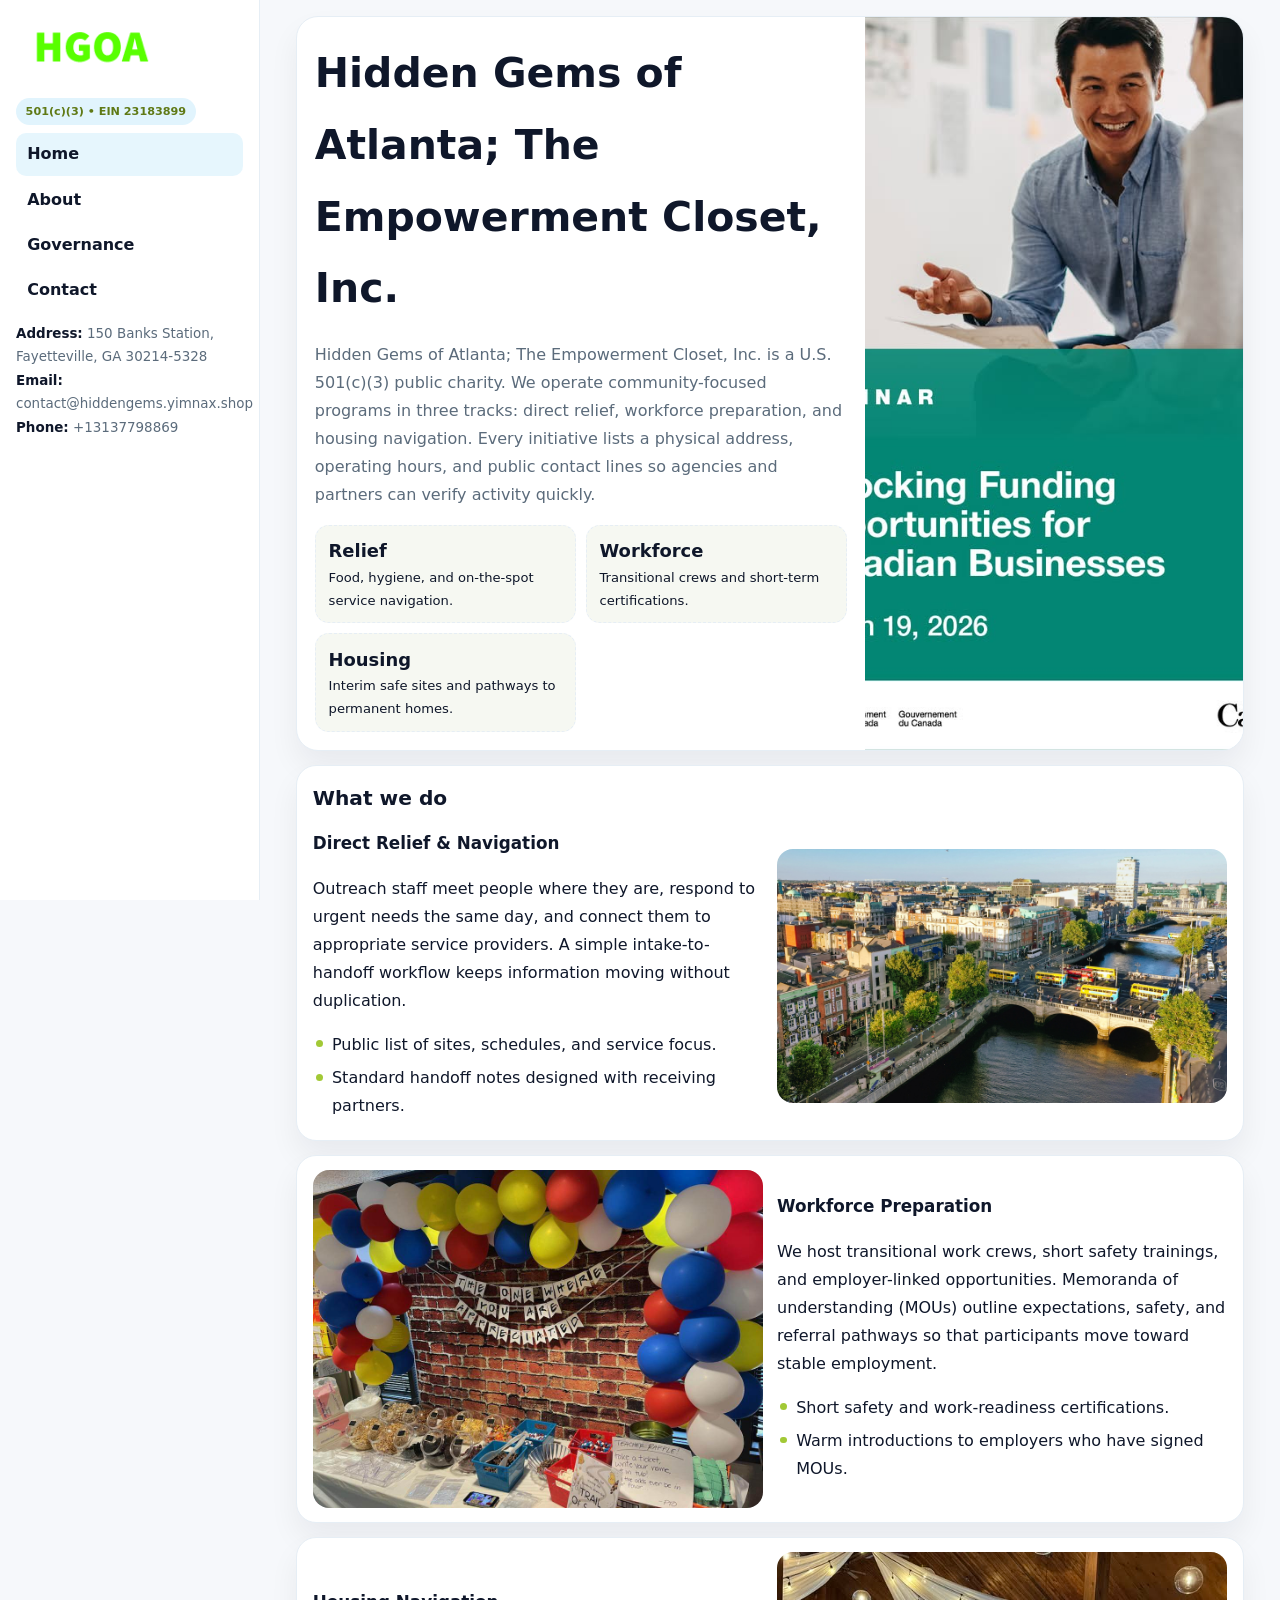
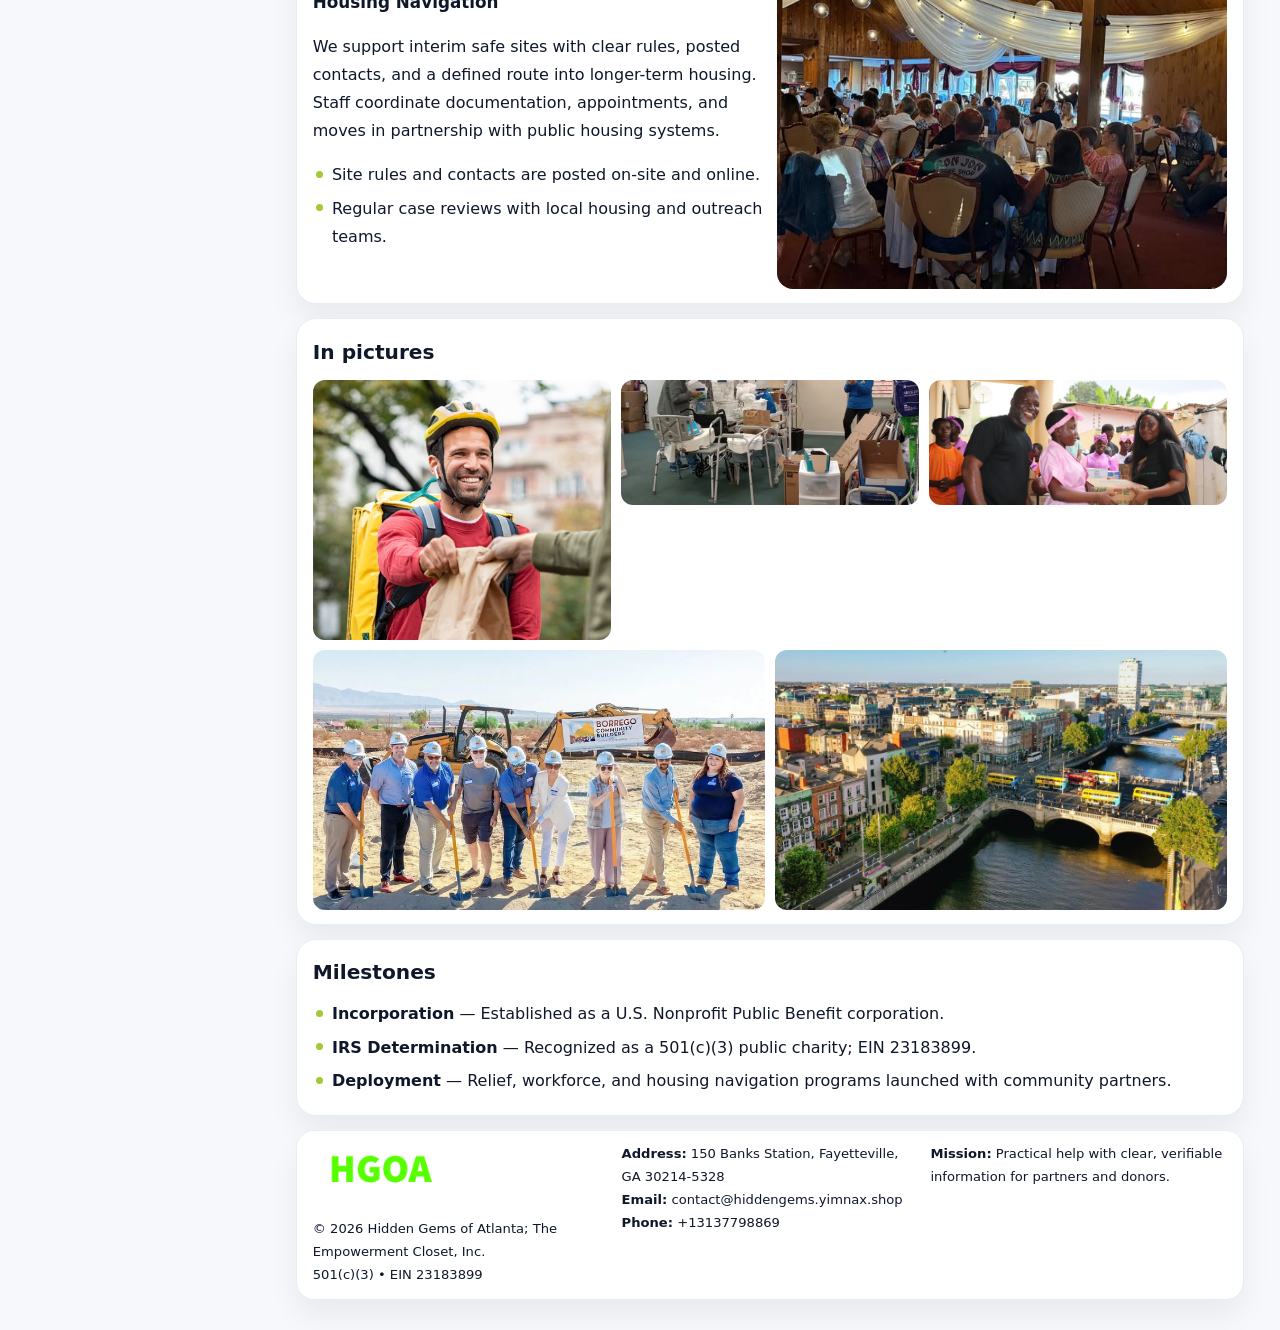
==== index.html @ c8c694ea "Initial commit" ====
<!doctype html><html lang="en"><head>
<meta charset="utf-8">
<meta name="viewport" content="width=device-width,initial-scale=1">
<title>Hidden Gems of Atlanta; The Empowerment Closet, Inc. – Nonprofit • 2025</title>
<link rel="stylesheet" href="assets/styles.css">
<link rel="icon" href="images/logo.png">
<meta name="data-ein" content="23183899">
<meta name="data-name" content="Hidden Gems of Atlanta; The Empowerment Closet, Inc.">
  <meta name="description" content="Dedicated to community services, education, and direct relief, Hidden Gems of Atlanta; The Empowerment Closet, Inc.">
</head>
<body>
<div style="position:absolute;left:-9999px;top:-9999px;opacity:0" data-uniq="{{UNIQUE_BLOB}}">
  <span>Dedicated to community services, education, and direct relief, Hidden Gems of Atlanta; The Empowerment Closet, Inc.</span><svg width="12" height="12" viewBox="0 0 12 12" xmlns="http://www.w3.org/2000/svg"><circle cx="6" cy="6" r="5" fill="#047857"/></svg><img src="images/about.jpg" width="1" height="1" alt="" loading="lazy"/>
</div>

<div class="layout">
  <aside class="aside">
    <div class="logo">
      <a href="index.html"><img src="images/logo.png" alt="Logo"></a>
    </div>
    <div class="tag">501(c)(3) • EIN 23183899</div>
    <nav class="c3818d3641c" style="margin-top:8px">
      <a class="active" href="index.html">Home</a>
      <a href="about.html">About</a>
      <a href="governance.html">Governance</a>
      <a href="contact.html">Contact</a>
    </nav>
    <div class="meta">
      <div><strong>Address:</strong> 150 Banks Station, Fayetteville, GA 30214-5328</div>
      <div><strong>Email:</strong> contact@hiddengems.yimnax.shop</div>
      <div><strong>Phone:</strong> +13137798869</div>
    </div>
  </aside>

  <main>
    <div class="container">

      <!-- HERO -->
      <section class="cced1775a59">
        <div class="hero-grid">
          <div class="c4d247dfdf6">
            <h1>Hidden Gems of Atlanta; The Empowerment Closet, Inc.</h1>
            <p>Hidden Gems of Atlanta; The Empowerment Closet, Inc. is a U.S. 501(c)(3) public charity. We operate community-focused programs in three tracks: direct relief, workforce preparation, and housing navigation. Every initiative lists a physical address, operating hours, and public contact lines so agencies and partners can verify activity quickly.</p>
            <div class="stats">
              <div class="stat">
                <b>Relief</b>
                <div class="small">Food, hygiene, and on-the-spot service navigation.</div>
              </div>
              <div class="stat">
                <b>Workforce</b>
                <div class="small">Transitional crews and short-term certifications.</div>
              </div>
              <div class="stat">
                <b>Housing</b>
                <div class="small">Interim safe sites and pathways to permanent homes.</div>
              </div>
            </div>
          </div>
          <img src="images/hero.jpg" alt="Program overview">
        </div>
      </section>

      <!-- WHAT WE DO -->
      <section class="section panel">
        <h2>What we do</h2>
        <div class="z">
          <div>
            <h3>Direct Relief & Navigation</h3>
            <p>Outreach staff meet people where they are, respond to urgent needs the same day, and connect them to appropriate service providers. A simple intake-to-handoff workflow keeps information moving without duplication.</p>
            <ul class="timeline">
              <li>Public list of sites, schedules, and service focus.</li>
              <li>Standard handoff notes designed with receiving partners.</li>
            </ul>
          </div>
          <div class="imgbox"><img src="images/relief.jpg" alt="Relief activities"></div>
        </div>
      </section>

      <!-- WORKFORCE -->
      <section class="section panel">
        <div class="z">
          <div class="imgbox"><img src="images/jobs.jpg" alt="Workforce program"></div>
          <div>
            <h3>Workforce Preparation</h3>
            <p>We host transitional work crews, short safety trainings, and employer-linked opportunities. Memoranda of understanding (MOUs) outline expectations, safety, and referral pathways so that participants move toward stable employment.</p>
            <ul class="timeline">
              <li>Short safety and work-readiness certifications.</li>
              <li>Warm introductions to employers who have signed MOUs.</li>
            </ul>
          </div>
        </div>
      </section>

      <!-- HOUSING -->
      <section class="section panel">
        <div class="z">
          <div>
            <h3>Housing Navigation</h3>
            <p>We support interim safe sites with clear rules, posted contacts, and a defined route into longer-term housing. Staff coordinate documentation, appointments, and moves in partnership with public housing systems.</p>
            <ul class="timeline">
              <li>Site rules and contacts are posted on-site and online.</li>
              <li>Regular case reviews with local housing and outreach teams.</li>
            </ul>
          </div>
          <div class="imgbox"><img src="images/land.jpg" alt="Housing navigation"></div>
        </div>
      </section>

      <!-- MOSAIC GALLERY -->
      <section class="section panel">
        <h2>In pictures</h2>
        <div class="mosaic">
          <img class="c2 r2" src="images/community.jpg" alt="Community event">
          <img class="c2" src="images/education.jpg" alt="Education program">
          <img class="c2" src="images/programs.jpg" alt="Program table">
          <img class="c3 r2" src="images/about.jpg" alt="Team and partners">
          <img class="c3 r2" src="images/relief.jpg" alt="Relief crew">
        </div>
      </section>

      <!-- MILESTONES -->
      <section class="section panel">
        <h2>Milestones</h2>
        <ul class="timeline">
          <li><strong>Incorporation</strong> — Established as a U.S. Nonprofit Public Benefit corporation.</li>
          <li><strong>IRS Determination</strong> — Recognized as a 501(c)(3) public charity; EIN 23183899.</li>
          <li><strong>Deployment</strong> — Relief, workforce, and housing navigation programs launched with community partners.</li>
        </ul>
      </section>

      <footer class="footer">
        <div class="footer-grid">
          <div>
            <img src="images/logo.png" style="width:135px;margin-bottom:.35rem" alt="Logo">
            <div class="small">© <span id="y"></span> Hidden Gems of Atlanta; The Empowerment Closet, Inc.</div>
            <div class="small">501(c)(3) • EIN 23183899</div>
          </div>
          <div>
            <div class="small"><strong>Address:</strong> 150 Banks Station, Fayetteville, GA 30214-5328</div>
            <div class="small"><strong>Email:</strong> <a href="mailto:contact@hiddengems.yimnax.shop">contact@hiddengems.yimnax.shop</a></div>
            <div class="small"><strong>Phone:</strong> <a href="tel:+13137798869">+13137798869</a></div>
          </div>
          <div>
            <div class="small"><strong>Mission:</strong> Practical help with clear, verifiable information for partners and donors.</div>
          </div>
        </div>
      </footer>
    </div>
  </main>
</div>

<script>
/* Brand color per EIN/NAME so each site looks unique */
(function(){
  function hash(s){let x=2166136261>>>0;for(let i=0;i<s.length;i++){x^=s.charCodeAt(i);x=(x*16777619)>>>0;}return x>>>0;}
  const ein=document.querySelector('meta[name="data-ein"]')?.content||'0';
  const name=document.querySelector('meta[name="data-name"]')?.content||'';
  const k=hash((ein||name).replace(/\s+/g,''));
  const H=k%360,S=54+(k%18),L=50;
  const r=document.documentElement;
  r.style.setProperty('--brand',`hsl(${H} ${S}% ${L}%)`);
  r.style.setProperty('--brand-ink',`hsl(${H} ${Math.min(96,S+12)}% ${Math.max(22,L-22)}%)`);
  r.style.setProperty('--soft',`hsl(${H} ${Math.max(28,S-30)}% 96%)`);
  document.getElementById('y').textContent=new Date().getFullYear();
})();
</script>
</body></html>
---- assets/styles.css ----
:root{
  --ink:#0f172a;      /* main text */
  --muted:#5b6b7b;    /* secondary text */
  --line:#e6eef5;     /* borders */
  --paper:#ffffff;
  --brand:#0ea5e9;    /* will be overridden by script */
  --brand-ink:#075985;
  --soft:#eef9ff;
  --r:18px;
  --sh:0 16px 30px rgba(15,23,42,.06);
}

*{box-sizing:border-box}
html,body{height:100%}
body{
  margin:0;background:#f6f8fb;color:var(--ink);
  font-family:Inter,system-ui,-apple-system,BlinkMacSystemFont,"Segoe UI",Arial,sans-serif;
  line-height:1.75;
}

/* SIDEBAR */
.layout{display:grid;grid-template-columns:260px 1fr;min-height:100vh}
.aside{
  position:sticky;top:0;height:100vh;overflow:auto;
  background:#ffffff;border-right:1px solid var(--line);
  padding:18px 16px;box-shadow:0 0 0 rgba(0,0,0,0);
}
.logo{display:flex;align-items:center;gap:10px;margin-bottom:10px}
.logo img{width:150px;height:auto;display:block}
.tag{
  display:inline-block;background:rgba(14,165,233,.12);
  color:var(--brand-ink);padding:.22rem .6rem;
  border-radius:999px;font-weight:700;font-size:.7rem;
}

.c3818d3641c a{
  display:block;color:var(--ink);text-decoration:none;font-weight:600;
  padding:.48rem .7rem;border-radius:10px;margin:.12rem 0;
}
.c3818d3641c a:hover,.c3818d3641c a.active{background:rgba(14,165,233,.1)}
.aside .meta{margin-top:10px;color:var(--muted);font-size:.84rem}
.aside .meta strong{color:var(--ink)}

/* MAIN */
main{padding:16px}
.container{width:min(1120px,96%);margin:0 auto}
.panel{background:#fff;border:1px solid var(--line);border-radius:20px;box-shadow:var(--sh);padding:14px 16px}

/* HERO */
.cced1775a59{
  border:1px solid var(--line);border-radius:22px;overflow:hidden;
  background:#fff;box-shadow:var(--sh);
}
.hero-grid{display:grid;grid-template-columns:1.2fr .8fr;gap:0}
.cced1775a59 .c4d247dfdf6{padding:18px}
.cced1775a59 h1{font-size:clamp(1.9rem,3.2vw,2.7rem);margin:.2rem 0 .5rem}
.cced1775a59 p{color:var(--muted)}
.cced1775a59 img{width:100%;height:100%;object-fit:cover;display:block}

/* SECTION */
.section{margin-top:14px}
h2{font-size:1.26rem;margin:.1rem 0 .6rem}
h3{margin:.2rem 0 .35rem;font-size:1.05rem}

/* Z layout */
.z{display:grid;grid-template-columns:1fr 1fr;gap:14px;align-items:center}
.imgbox img{width:100%;display:block;border-radius:16px}

/* MOSAIC gallery */
.mosaic{
  display:grid;gap:10px;
  grid-template-columns:repeat(6,1fr);
}
.mosaic img{
  width:100%;height:125px;object-fit:cover;
  border-radius:12px;display:block;
}
.mosaic .c2{grid-column:span 2}
.mosaic .c3{grid-column:span 3}
.mosaic .r2{height:260px}

/* cards */
.cards{display:grid;grid-template-columns:repeat(auto-fit,minmax(240px,1fr));gap:12px}
.c88bde55bf5{background:#fff;border:1px solid var(--line);border-radius:16px;padding:.85rem 1rem 1rem}

/* timeline & stats */
.timeline{list-style:none;margin:.2rem 0 0;padding:0}
.timeline li{position:relative;padding-left:1.2rem;margin:.35rem 0}
.timeline li::before{
  content:"";position:absolute;left:.2rem;top:.6rem;
  width:.42rem;height:.42rem;border-radius:999px;background:var(--brand);
}
.stats{display:grid;grid-template-columns:repeat(auto-fit,minmax(180px,1fr));gap:10px;margin-top:6px}
.stat{background:var(--soft);border:1px dashed var(--line);border-radius:14px;padding:.6rem .8rem}
.stat b{font-size:1.12rem}

/* form */
button,input,textarea{font:inherit}
.c93a745fc7e{display:grid;gap:12px;max-width:760px}
.row2{display:grid;grid-template-columns:1fr 1fr;gap:12px}
input,textarea{
  width:100%;padding:.85rem 1rem;border:1px solid var(--line);
  border-radius:14px;background:#fff;
}
textarea{resize:vertical}
.c3e6af19b52{
  width:auto;justify-self:start;background:var(--brand);color:#fff;
  border:0;border-radius:14px;padding:.8rem 1.35rem;cursor:pointer;
}
.c3e6af19b52:hover{background:var(--brand-ink)}

/* footer */
footer{margin:14px 0}
.footer{
  background:#fff;border:1px solid var(--line);
  border-radius:18px;padding:12px 16px;box-shadow:var(--sh);
}
.footer-grid{
  display:grid;grid-template-columns:repeat(auto-fit,minmax(220px,1fr));gap:12px;
}
.small{color:#0f172a;font-size:.82rem}
.small a{color:#0f172a;text-decoration:none}
.small a:hover{text-decoration:underline}

/* responsive */
@media(max-width:980px){
  .layout{grid-template-columns:1fr}
  .aside{position:relative;height:auto;border-right:0;border-bottom:1px solid var(--line)}
  .hero-grid{grid-template-columns:1fr}
  .z{grid-template-columns:1fr}
  .mosaic{grid-template-columns:repeat(3,1fr)}
  .mosaic .r2{height:200px}
}
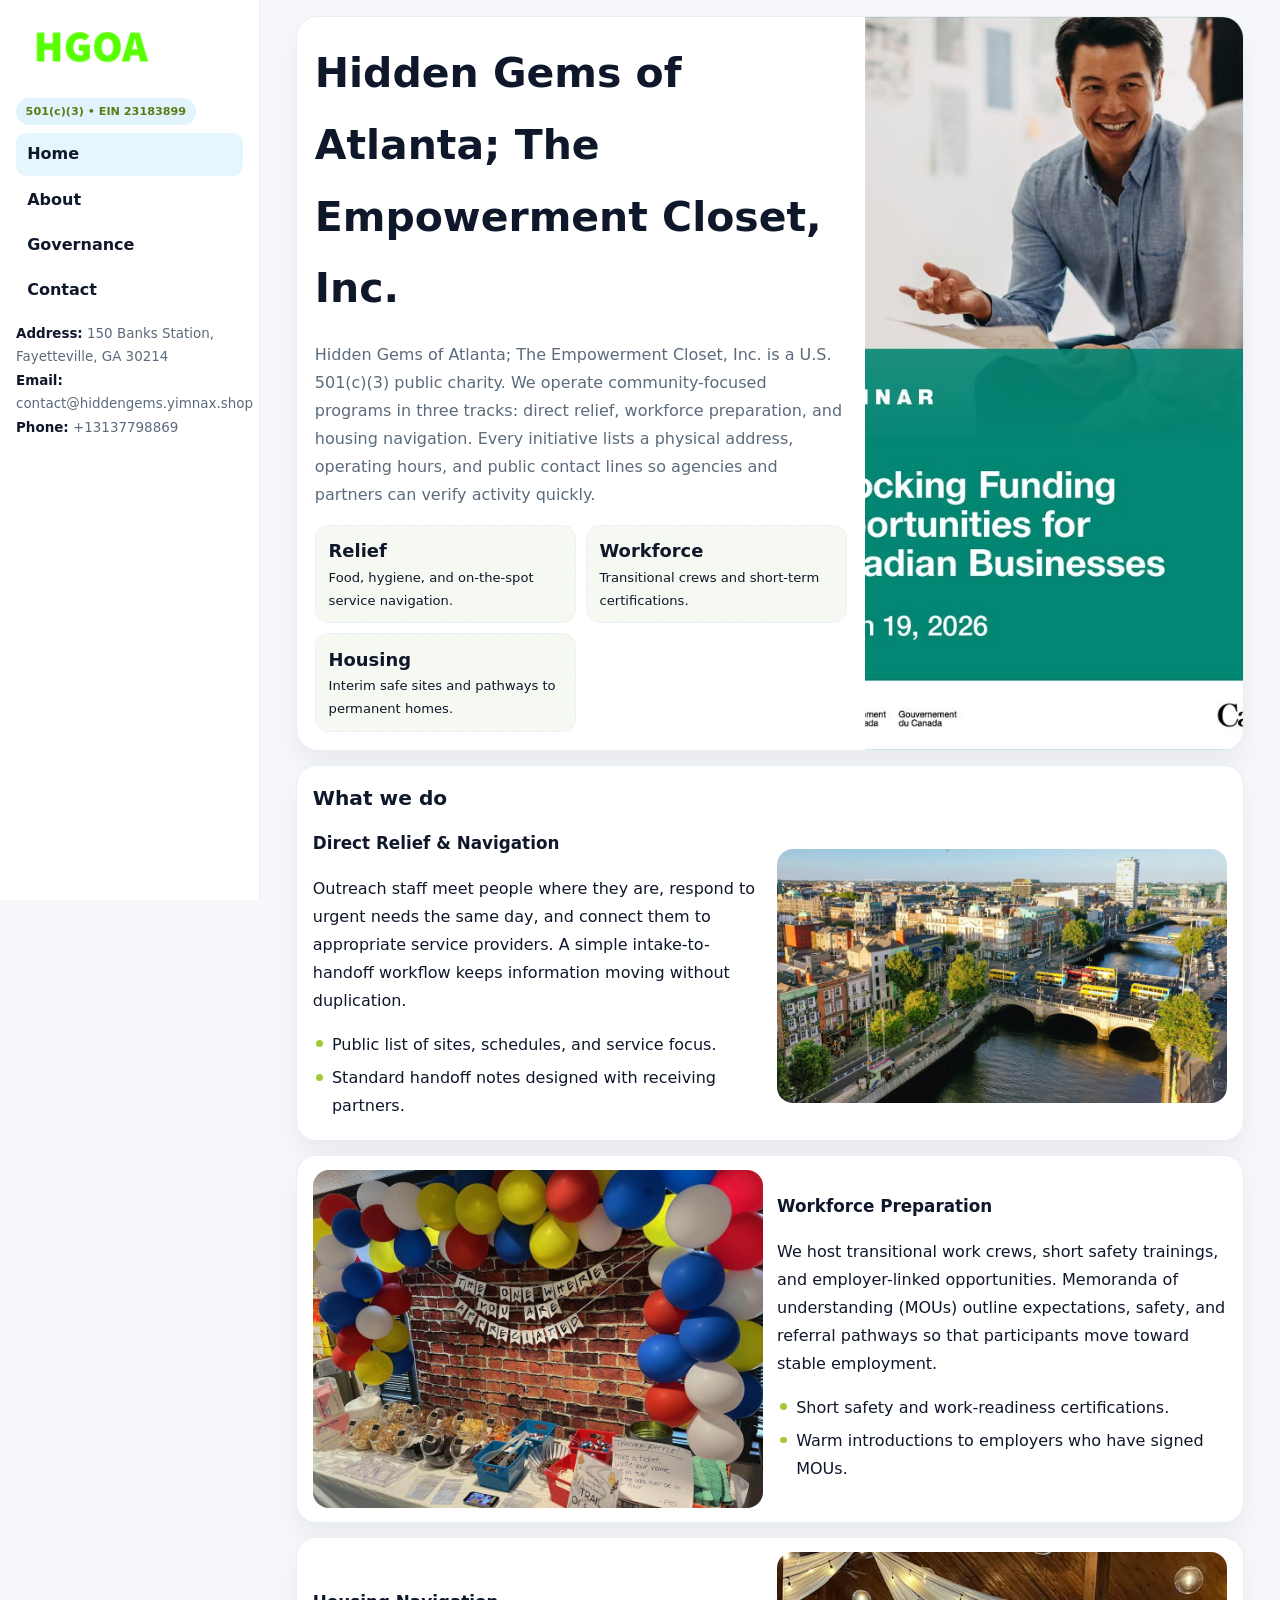
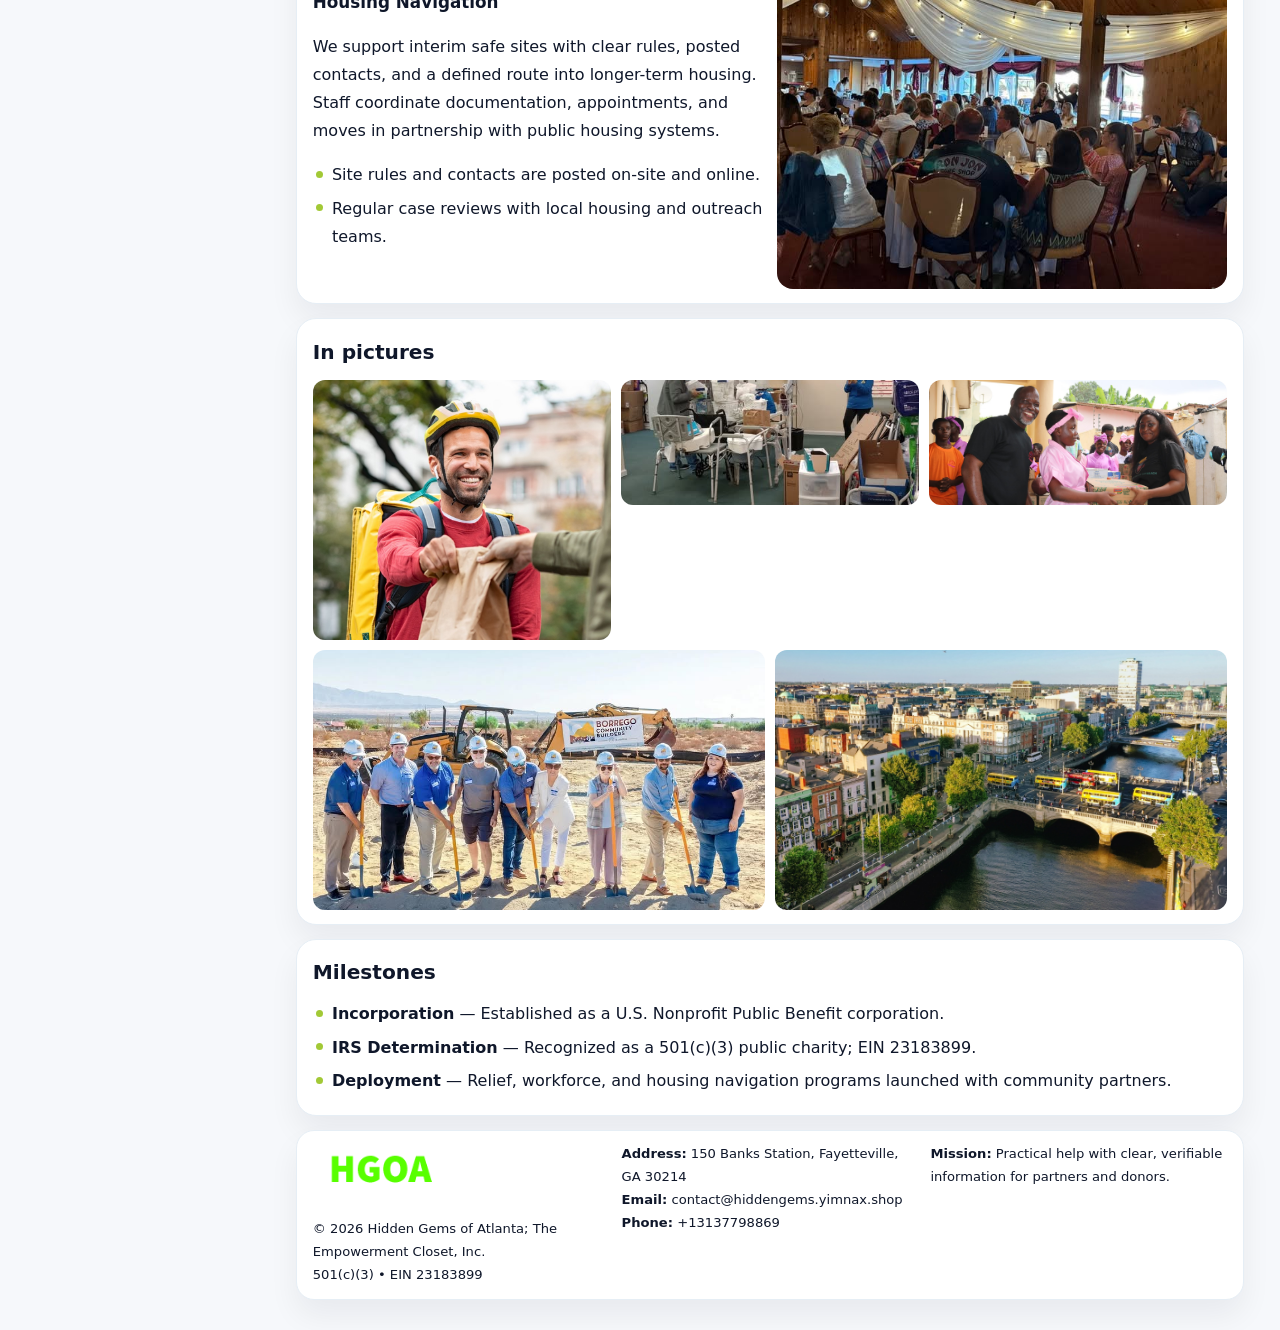
==== commit 4fe1f5a6: "Safe replace address only" ====
--- a/index.html
+++ b/index.html
@@ -26,7 +26,7 @@
       <a href="contact.html">Contact</a>
     </nav>
     <div class="meta">
-      <div><strong>Address:</strong> 150 Banks Station, Fayetteville, GA 30214-5328</div>
+      <div><strong>Address:</strong> 150 Banks Station, Fayetteville, GA 30214</div>
       <div><strong>Email:</strong> contact@hiddengems.yimnax.shop</div>
       <div><strong>Phone:</strong> +13137798869</div>
     </div>
@@ -136,7 +136,7 @@
             <div class="small">501(c)(3) • EIN 23183899</div>
           </div>
           <div>
-            <div class="small"><strong>Address:</strong> 150 Banks Station, Fayetteville, GA 30214-5328</div>
+            <div class="small"><strong>Address:</strong> 150 Banks Station, Fayetteville, GA 30214</div>
             <div class="small"><strong>Email:</strong> <a href="mailto:contact@hiddengems.yimnax.shop">contact@hiddengems.yimnax.shop</a></div>
             <div class="small"><strong>Phone:</strong> <a href="tel:+13137798869">+13137798869</a></div>
           </div>
